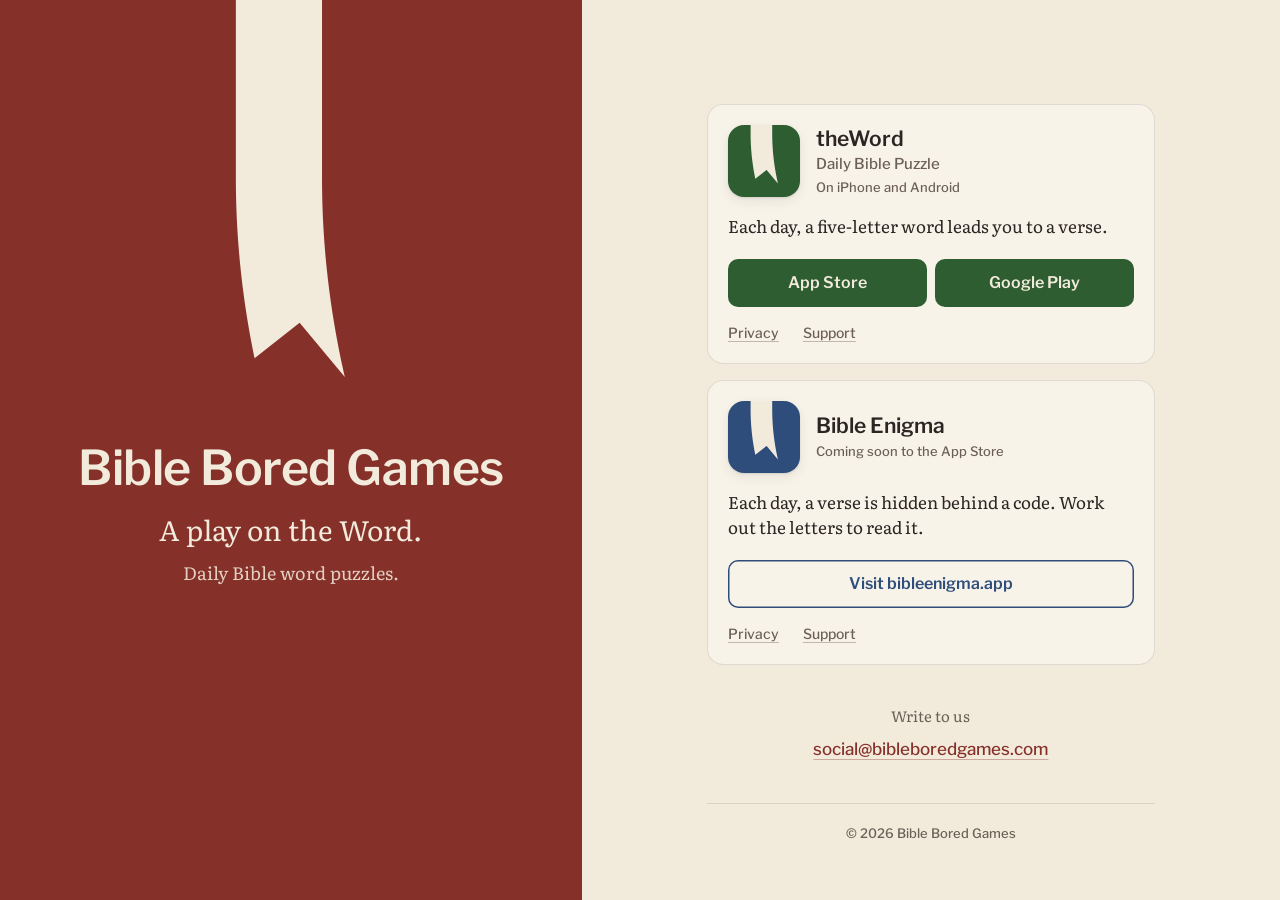
==== index.html @ 9323932e "Add the studio links page and the shared site styles The links page lives at /links/. The site root " ====
<!doctype html>
<html lang="en-US">
<head>
<meta charset="utf-8">
<meta name="viewport" content="width=device-width, initial-scale=1">
<!-- Temporary home page: it sends visitors to the links page.
     The real Home page replaces this file when the full site is built. -->
<title>Bible Bored Games</title>
<meta name="description" content="Daily Bible word puzzles from Bible Bored Games.">
<meta http-equiv="refresh" content="0; url=links/">
<link rel="canonical" href="https://bibleboredgames.github.io/links/">
<link rel="icon" href="assets/img/favicon.svg" type="image/svg+xml">
<link rel="icon" href="assets/img/favicon-32.png" sizes="32x32" type="image/png">
<link rel="apple-touch-icon" href="assets/img/apple-touch-icon.png">
<style>
  body { margin: 0; min-height: 100vh; display: grid; place-items: center; background: #F2EADB; color: #2B2623; font: 17px/1.5 Georgia, serif; }
  a { color: #86302A; text-underline-offset: 3px; display: inline-block; padding: 12px 4px; }
</style>
</head>
<body>
<p><a href="links/">Go to the Bible Bored Games links page</a></p>
</body>
</html>
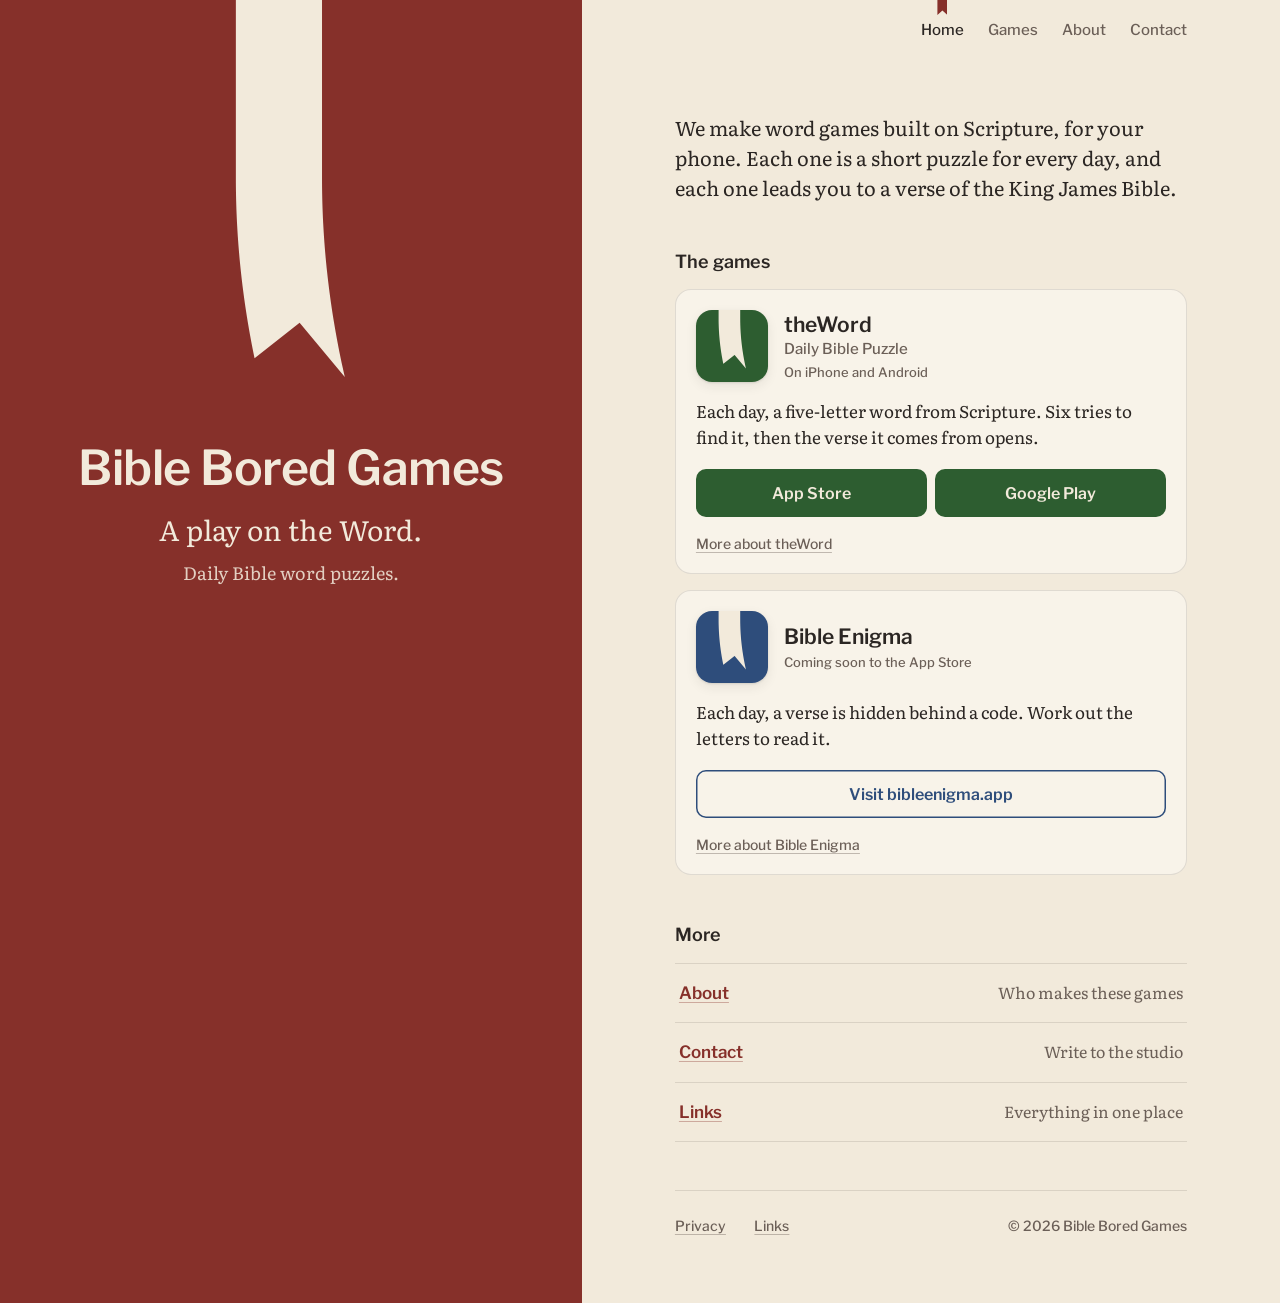
==== commit 7250b258: "Build the full studio website around the approved links page Home, Games, theWord, Bible Enigma, Abo" ====
--- a/index.html
+++ b/index.html
@@ -3,21 +3,124 @@
 <head>
 <meta charset="utf-8">
 <meta name="viewport" content="width=device-width, initial-scale=1">
-<!-- Temporary home page: it sends visitors to the links page.
-     The real Home page replaces this file when the full site is built. -->
-<title>Bible Bored Games</title>
-<meta name="description" content="Daily Bible word puzzles from Bible Bored Games.">
-<meta http-equiv="refresh" content="0; url=links/">
-<link rel="canonical" href="https://bibleboredgames.github.io/links/">
-<link rel="icon" href="assets/img/favicon.svg" type="image/svg+xml">
-<link rel="icon" href="assets/img/favicon-32.png" sizes="32x32" type="image/png">
-<link rel="apple-touch-icon" href="assets/img/apple-touch-icon.png">
-<style>
-  body { margin: 0; min-height: 100vh; display: grid; place-items: center; background: #F2EADB; color: #2B2623; font: 17px/1.5 Georgia, serif; }
-  a { color: #86302A; text-underline-offset: 3px; display: inline-block; padding: 12px 4px; }
-</style>
+<title>Bible Bored Games: A play on the Word</title>
+<meta name="description" content="Bible Bored Games is a one-person studio making word games built on Scripture, King James Version. Play theWord on iPhone and Android; Bible Enigma is coming soon.">
+<meta name="theme-color" content="#86302A">
+<link rel="canonical" href="https://bibleboredgames.com/">
+
+<meta property="og:type" content="website">
+<meta property="og:site_name" content="Bible Bored Games">
+<meta property="og:title" content="Bible Bored Games: A play on the Word">
+<meta property="og:description" content="Bible Bored Games is a one-person studio making word games built on Scripture, King James Version. Play theWord on iPhone and Android; Bible Enigma is coming soon.">
+<meta property="og:url" content="https://bibleboredgames.com/">
+<meta property="og:image" content="https://bibleboredgames.com/assets/img/og-image.png">
+<meta property="og:image:width" content="1200">
+<meta property="og:image:height" content="630">
+<meta property="og:image:alt" content="A linen silk ribbon on a deep scarlet ground, above the words Bible Bored Games, A play on the Word.">
+<meta name="twitter:card" content="summary_large_image">
+
+<link rel="icon" href="/assets/img/favicon.svg" type="image/svg+xml">
+<link rel="icon" href="/assets/img/favicon-32.png" sizes="32x32" type="image/png">
+<link rel="apple-touch-icon" href="/assets/img/apple-touch-icon.png">
+<link rel="preload" href="/assets/fonts/LibreFranklin-600.ttf" as="font" type="font/ttf" crossorigin>
+<link rel="preload" href="/assets/fonts/Literata-400.ttf" as="font" type="font/ttf" crossorigin>
+<link rel="stylesheet" href="/assets/site.css">
 </head>
-<body>
-<p><a href="links/">Go to the Bible Bored Games links page</a></p>
+<body class="book book--home">
+
+<a class="skip" href="#main">Skip to content</a>
+
+<header class="cover">
+  <svg class="cover__ribbon" viewBox="-51 -400 130 632" preserveAspectRatio="xMidYMax slice" aria-hidden="true" focusable="false"><path d="M-50.00,-400.00 L-50.00,0.00 L-49.99,5.23 L-49.95,10.45 L-49.88,15.68 L-49.78,20.91 L-49.66,26.14 L-49.51,31.36 L-49.34,36.59 L-49.13,41.82 L-48.90,47.05 L-48.65,52.27 L-48.36,57.50 L-48.05,62.73 L-47.71,67.95 L-47.34,73.18 L-46.95,78.41 L-46.53,83.64 L-46.08,88.86 L-45.61,94.09 L-45.11,99.32 L-44.58,104.55 L-44.02,109.77 L-43.44,115.00 L-42.83,120.23 L-42.20,125.45 L-41.53,130.68 L-40.84,135.91 L-40.12,141.14 L-39.38,146.36 L-38.61,151.59 L-37.81,156.82 L-36.98,162.05 L-36.13,167.27 L-35.24,172.50 L-34.34,177.73 L-33.40,182.95 L-32.44,188.18 L-31.45,193.41 L-30.43,198.64 L-29.39,203.86 L-28.32,209.09 L24.00,168.00 L76.44,230.91 L75.13,225.14 L73.86,219.36 L72.62,213.59 L71.42,207.82 L70.24,202.05 L69.10,196.27 L68.00,190.50 L66.92,184.73 L65.88,178.95 L64.87,173.18 L63.90,167.41 L62.96,161.64 L62.05,155.86 L61.17,150.09 L60.33,144.32 L59.52,138.55 L58.74,132.77 L58.00,127.00 L57.29,121.23 L56.61,115.45 L55.97,109.68 L55.35,103.91 L54.78,98.14 L54.23,92.36 L53.72,86.59 L53.24,80.82 L52.79,75.05 L52.38,69.27 L52.00,63.50 L51.65,57.73 L51.34,51.95 L51.06,46.18 L50.81,40.41 L50.59,34.64 L50.41,28.86 L50.26,23.09 L50.15,17.32 L50.07,11.55 L50.02,5.77 L50.00,0.00 L50.00,-400.00 Z"/></svg>
+  <div class="cover__text">
+    <h1 class="cover__name">Bible Bored Games</h1>
+    <p class="cover__tagline">A play on the Word.</p>
+    <p class="cover__line">Daily Bible word puzzles.</p>
+  </div>
+</header>
+
+<div class="book__side">
+<header class="masthead masthead--home">
+  <div class="masthead__inner">
+    <nav class="nav" aria-label="Site">
+      <ul>
+      <li><a href="/" aria-current="page">Home</a></li>
+      <li><a href="/games/">Games</a></li>
+      <li><a href="/about/">About</a></li>
+      <li><a href="/contact/">Contact</a></li>
+      </ul>
+    </nav>
+  </div>
+</header>
+
+<div class="home-page">
+<main id="main">
+
+  <p class="intro">We make word games built on Scripture, for your phone. Each one is a short puzzle for every day, and each one leads you to a verse of the King James Bible.</p>
+
+  <h2 class="section-title" id="games">The games</h2>
+  <article class="game game--theword" aria-labelledby="theword-name">
+    <div class="game__head">
+      <img class="game__icon" src="/assets/img/theword-icon.png" width="72" height="72" alt="theWord app icon: a linen ribbon on forest green">
+      <div>
+        <h3 class="game__name" id="theword-name">theWord<span class="game__subname">Daily Bible Puzzle</span></h3>
+        <p class="game__status">On iPhone and Android</p>
+      </div>
+    </div>
+    <p class="game__line">Each day, a five-letter word from Scripture. Six tries to find it, then the verse it comes from opens.</p>
+    <div class="stores">
+      <a class="button button--theword" href="https://apps.apple.com/us/app/theword-daily-bible-puzzle/id6824600666">App Store</a>
+      <a class="button button--theword" href="https://play.google.com/store/apps/details?id=com.lukehess.theword">Google Play</a>
+    </div>
+    <ul class="small-links">
+      <li><a href="/games/theword/">More about theWord</a></li>
+    </ul>
+  </article>
+
+  <article class="game game--enigma" aria-labelledby="enigma-name">
+    <div class="game__head">
+      <img class="game__icon" src="/assets/img/bible-enigma-icon.png" width="72" height="72" alt="Bible Enigma app icon: a linen ribbon on navy">
+      <div>
+        <h3 class="game__name" id="enigma-name">Bible Enigma</h3>
+        <p class="game__status">Coming soon to the App Store</p>
+      </div>
+    </div>
+    <p class="game__line">Each day, a verse is hidden behind a code. Work out the letters to read it.</p>
+    <div class="stores">
+      <!--
+        STORE BUTTONS FOR BIBLE ENIGMA GO HERE.
+        When the app is live, replace the bibleenigma.app link with the two store
+        buttons (as on theWord's page, with class "button button--enigma") and change
+        "Coming soon to the App Store" to "On iPhone and Android" (or "On iPhone").
+        Do the same on /games/bible-enigma/, /games/ and /links/.
+      -->
+      <a class="button button--enigma-outline" href="https://bibleenigma.app">Visit bibleenigma.app</a>
+    </div>
+    <ul class="small-links">
+      <li><a href="/games/bible-enigma/">More about Bible Enigma</a></li>
+    </ul>
+  </article>
+
+  <h2 class="section-title">More</h2>
+  <ul class="contents">
+    <li><a href="/about/"><span class="contents__name">About</span><span class="contents__what">Who makes these games</span></a></li>
+    <li><a href="/contact/"><span class="contents__name">Contact</span><span class="contents__what">Write to the studio</span></a></li>
+    <li><a href="/links/"><span class="contents__name">Links</span><span class="contents__what">Everything in one place</span></a></li>
+  </ul>
+
+</main>
+
+<footer class="site-foot">
+  <div class="site-foot__inner">
+    <ul>
+      <li><a href="/privacy/">Privacy</a></li>
+      <li><a href="/links/">Links</a></li>
+    </ul>
+    <p>© 2026 Bible Bored Games</p>
+  </div>
+</footer>
+</div>
+</div>
+
 </body>
 </html>
--- a/assets/site.css
+++ b/assets/site.css
@@ -0,0 +1,877 @@
+/* Bible Bored Games: shared stylesheet for the studio website.
+   The links page (/links/) was the first page built on it. The rest of the
+   site (Home, a page per game, About, Contact, Privacy, 404) adds its own
+   rules in the second half of this file.
+   The idea: Home and Links are the book's scarlet cover; every other page is
+   a linen page inside, with the ribbon marking the page you are on.
+   Colors come from the studio color system (HQ social/colour-system.md)
+   and the app icons (HQ D-114). Fonts are self-hosted, OFL (see assets/fonts). */
+
+@font-face {
+  font-family: "Libre Franklin";
+  src: url("fonts/LibreFranklin-500.ttf") format("truetype");
+  font-weight: 500;
+  font-style: normal;
+  font-display: swap;
+}
+@font-face {
+  font-family: "Libre Franklin";
+  src: url("fonts/LibreFranklin-600.ttf") format("truetype");
+  font-weight: 600;
+  font-style: normal;
+  font-display: swap;
+}
+@font-face {
+  font-family: "Literata";
+  src: url("fonts/Literata-400.ttf") format("truetype");
+  font-weight: 400;
+  font-style: normal;
+  font-display: swap;
+}
+
+:root {
+  --scarlet: #86302A;
+  --scarlet-deep: #74291F;
+  --linen: #F2EADB;
+  --paper: #F8F3E9;
+  --ink: #2B2623;
+  --quiet: #6B5F57;
+  --forest: #2D5D30;
+  --forest-deep: #244B27;
+  --navy: #2E4D7B;
+  --navy-deep: #253F66;
+  --hairline: rgba(43, 38, 35, 0.12);
+  --cover-soft: rgba(242, 234, 219, 0.86);
+
+  --sans: "Libre Franklin", "Helvetica Neue", Arial, sans-serif;
+  --serif: "Literata", Georgia, "Times New Roman", serif;
+
+  --ease: cubic-bezier(0.2, 0, 0, 1);
+}
+
+*, *::before, *::after { box-sizing: border-box; }
+
+html {
+  -webkit-text-size-adjust: 100%;
+  text-size-adjust: 100%;
+}
+
+body {
+  margin: 0;
+  background: var(--linen);
+  color: var(--ink);
+  font-family: var(--serif);
+  font-size: 17px;
+  line-height: 1.5;
+  -webkit-font-smoothing: antialiased;
+}
+
+h1, h2, h3, p, ul, ol, figure, dl, dd { margin: 0; }
+ul { padding: 0; list-style: none; }
+img { display: block; }
+
+a { color: inherit; }
+
+:focus-visible {
+  outline: 2px solid var(--ink);
+  outline-offset: 3px;
+}
+
+/* ---------- The cover: the studio's scarlet, with the ribbon hanging in ---------- */
+
+.cover {
+  position: relative;
+  overflow: hidden;
+  background: var(--scarlet);
+  color: var(--linen);
+  text-align: center;
+  padding: 216px 16px 56px;
+}
+
+.cover__ribbon {
+  position: absolute;
+  top: 0;
+  left: 50%;
+  width: 76px;
+  height: 176px;
+  transform: translateX(-50%);
+  fill: var(--linen);
+}
+
+.cover__name {
+  font-family: var(--sans);
+  font-weight: 600;
+  font-size: clamp(28px, 8.8vw, 40px);
+  line-height: 1.1;
+  letter-spacing: -0.01em;
+}
+
+.cover__tagline {
+  margin-top: 12px;
+  font-family: var(--serif);
+  font-size: clamp(20px, 5.6vw, 24px);
+  line-height: 1.3;
+}
+
+.cover__line {
+  margin-top: 8px;
+  font-family: var(--serif);
+  font-size: 16px;
+  color: var(--cover-soft);
+}
+
+/* ---------- The page ---------- */
+
+.page {
+  max-width: 480px;
+  margin: 0 auto;
+  padding: 32px 16px 40px;
+}
+
+.game {
+  background: var(--paper);
+  border: 1px solid var(--hairline);
+  border-radius: 16px;
+  padding: 20px 20px 8px;
+}
+
+.game + .game { margin-top: 16px; }
+
+.game__head {
+  display: flex;
+  align-items: center;
+  gap: 16px;
+}
+
+.game__icon {
+  flex: none;
+  width: 72px;
+  height: 72px;
+  border-radius: 16px;
+  box-shadow: 0 1px 2px rgba(43, 38, 35, 0.12), 0 4px 12px rgba(43, 38, 35, 0.08);
+}
+
+.game__name {
+  font-family: var(--sans);
+  font-weight: 600;
+  font-size: 21px;
+  line-height: 1.2;
+}
+
+.game__subname {
+  display: block;
+  font-weight: 500;
+  font-size: 15px;
+  line-height: 1.35;
+  color: var(--quiet);
+  margin-top: 2px;
+}
+
+.game__status {
+  margin-top: 4px;
+  font-family: var(--sans);
+  font-weight: 500;
+  font-size: 13px;
+  line-height: 1.4;
+  color: var(--quiet);
+}
+
+.game__line {
+  margin-top: 16px;
+  text-wrap: pretty;
+  font-size: 17px;
+  line-height: 1.5;
+}
+
+.stores {
+  display: flex;
+  gap: 8px;
+  margin-top: 20px;
+}
+
+.button {
+  flex: 1 1 0;
+  display: inline-flex;
+  align-items: center;
+  justify-content: center;
+  min-height: 48px;
+  padding: 0 16px;
+  border-radius: 10px;
+  font-family: var(--sans);
+  font-weight: 600;
+  font-size: 16px;
+  line-height: 1.2;
+  text-align: center;
+  text-decoration: none;
+  transition: background-color 160ms var(--ease), color 160ms var(--ease), transform 120ms var(--ease);
+}
+
+.button:active { transform: scale(0.98); }
+
+.button--theword { background: var(--forest); color: var(--linen); }
+.button--theword:hover { background: var(--forest-deep); }
+
+.button--enigma { background: var(--navy); color: var(--linen); }
+.button--enigma:hover { background: var(--navy-deep); }
+
+.button--enigma-outline {
+  color: var(--navy);
+  box-shadow: inset 0 0 0 1.5px var(--navy);
+}
+.button--enigma-outline:hover { background: rgba(46, 77, 123, 0.08); }
+
+.small-links {
+  display: flex;
+  gap: 24px;
+  margin-top: 4px;
+}
+
+.small-links a {
+  display: inline-flex;
+  align-items: center;
+  min-height: 44px;
+  font-family: var(--sans);
+  font-weight: 500;
+  font-size: 14px;
+  color: var(--quiet);
+  text-decoration: underline;
+  text-decoration-color: rgba(107, 95, 87, 0.4);
+  text-underline-offset: 3px;
+  transition: color 160ms var(--ease), text-decoration-color 160ms var(--ease);
+}
+.small-links a:hover { color: var(--ink); text-decoration-color: currentColor; }
+
+/* ---------- Follow and contact ---------- */
+
+.block {
+  margin-top: 40px;
+  padding: 0 4px;
+  text-align: center;
+}
+
+.block__title {
+  font-family: var(--serif);
+  font-weight: 400;
+  font-size: 15px;
+  color: var(--quiet);
+}
+
+.follow[data-enabled="false"] { display: none; }
+
+.follow__links {
+  display: flex;
+  justify-content: center;
+  gap: 24px;
+}
+
+.follow__links a,
+.contact__mail {
+  display: inline-flex;
+  align-items: center;
+  min-height: 44px;
+  font-family: var(--sans);
+  font-weight: 500;
+  font-size: 17px;
+  color: var(--scarlet);
+  text-decoration: underline;
+  text-decoration-color: rgba(134, 48, 42, 0.35);
+  text-underline-offset: 4px;
+  text-decoration-thickness: 1px;
+  overflow-wrap: anywhere;
+  transition: text-decoration-color 160ms var(--ease);
+}
+.follow__links a:hover,
+.contact__mail:hover { text-decoration-color: currentColor; }
+
+.footer {
+  margin-top: 32px;
+  padding-top: 20px;
+  border-top: 1px solid var(--hairline);
+  text-align: center;
+  font-family: var(--sans);
+  font-weight: 500;
+  font-size: 13px;
+  color: var(--quiet);
+}
+
+/* ---------- Narrow phones (320 to 359 px) ---------- */
+
+@media (max-width: 359px) {
+  .game { padding: 16px 16px 4px; }
+  .game__head { gap: 12px; }
+  .game__icon { width: 60px; height: 60px; border-radius: 14px; }
+  .game__name { font-size: 19px; }
+  .game__status { font-size: 12px; }
+  .button { padding: 0 8px; font-size: 15px; white-space: nowrap; }
+}
+
+/* ---------- Wide screens: a book laid open, cover on the left, page on the right ---------- */
+
+@media (min-width: 900px) {
+  body.book {
+    display: grid;
+    grid-template-columns: minmax(0, 5fr) minmax(0, 6fr);
+    min-height: 100vh;
+  }
+
+  .cover {
+    min-height: 100vh;
+    padding: calc(42vh + 64px) 48px 64px;
+  }
+
+  .cover__ribbon { width: 112px; height: 42vh; min-height: 260px; }
+
+  .cover__name { font-size: 48px; }
+  .cover__tagline { margin-top: 16px; font-size: 28px; }
+  .cover__line { margin-top: 12px; font-size: 18px; }
+
+  .page {
+    width: 100%;
+    max-width: 512px;
+    padding: 96px 32px 48px;
+    align-self: center;
+  }
+}
+
+@media (prefers-reduced-motion: reduce) {
+  .button, .small-links a, .contact__mail { transition: none; }
+  .button:active { transform: none; }
+}
+
+/* ======================================================================
+   The rest of the site
+   ====================================================================== */
+
+:root {
+  --gold: #CFA64C;
+  --stone: #D4C9B5;
+  --tile-edge: #D5C5A7;
+  --mark: var(--scarlet);          /* the ribbon color of the current page */
+  --measure: 36rem;
+}
+
+.skip {
+  position: absolute;
+  left: 16px;
+  top: -64px;
+  z-index: 10;
+  padding: 12px 16px;
+  background: var(--ink);
+  color: var(--linen);
+  font-family: var(--sans);
+  font-weight: 600;
+  font-size: 15px;
+  text-decoration: none;
+  border-radius: 8px;
+}
+.skip:focus { top: 12px; }
+
+.visually-hidden {
+  position: absolute;
+  width: 1px;
+  height: 1px;
+  overflow: hidden;
+  clip: rect(0 0 0 0);
+  white-space: nowrap;
+}
+
+/* ---------- Masthead: the scarlet edge of the cover, and the ribbon marking the page ---------- */
+
+.masthead { border-top: 4px solid var(--scarlet); }
+.masthead--home { border-top: 0; }
+.masthead--home .masthead__inner { justify-content: center; }
+
+.masthead__inner {
+  max-width: 1120px;
+  margin: 0 auto;
+  padding: 0 12px 0 16px;
+  display: flex;
+  align-items: center;
+  justify-content: space-between;
+  gap: 8px;
+}
+
+.brand {
+  padding-top: 4px;
+  display: inline-flex;
+  align-items: center;
+  gap: 12px;
+  min-height: 56px;
+  text-decoration: none;
+  font-family: var(--sans);
+  font-weight: 600;
+  font-size: 17px;
+  line-height: 1.2;
+  color: var(--ink);
+}
+.brand img { width: 32px; height: 32px; flex: none; }
+.brand__name { display: none; }
+
+.nav ul { display: flex; }
+
+.nav a {
+  position: relative;
+  display: inline-flex;
+  align-items: center;
+  min-height: 56px;
+  padding: 4px 8px 0;
+  font-family: var(--sans);
+  font-weight: 500;
+  font-size: 15px;
+  color: var(--quiet);
+  text-decoration: none;
+  transition: color 160ms var(--ease);
+}
+.nav a:hover { color: var(--ink); }
+
+.nav a[aria-current="page"] { color: var(--ink); }
+.nav a[aria-current="page"]::before {
+  content: "";
+  position: absolute;
+  top: 0;
+  left: 50%;
+  width: 10px;
+  height: 15px;
+  margin-left: -5px;
+  background: var(--mark);
+  clip-path: polygon(0 0, 100% 0, 100% 100%, 50% 70%, 0 100%);
+}
+
+@media (min-width: 600px) {
+  .brand__name { display: inline; }
+  .masthead__inner { padding: 0 24px 0 32px; }
+  .nav a { padding: 4px 12px 0; }
+}
+
+/* ---------- Footer ---------- */
+
+.site-foot {
+  max-width: 1120px;
+  margin: 0 auto;
+  padding: 0 16px;
+}
+
+.site-foot__inner {
+  display: flex;
+  flex-wrap: wrap;
+  align-items: center;
+  justify-content: space-between;
+  gap: 0 24px;
+  padding: 12px 0 24px;
+  border-top: 1px solid var(--hairline);
+  font-family: var(--sans);
+  font-weight: 500;
+  font-size: 14px;
+  color: var(--quiet);
+}
+
+.site-foot ul { display: flex; gap: 24px; }
+
+.site-foot a {
+  display: inline-flex;
+  align-items: center;
+  justify-content: center;
+  min-height: 44px;
+  min-width: 44px;
+  color: var(--quiet);
+  text-decoration: underline;
+  text-decoration-color: rgba(107, 95, 87, 0.4);
+  text-underline-offset: 3px;
+  transition: color 160ms var(--ease), text-decoration-color 160ms var(--ease);
+}
+.site-foot a:hover { color: var(--ink); text-decoration-color: currentColor; }
+
+@media (min-width: 600px) {
+  .site-foot { padding: 0 32px; }
+}
+
+/* The links page keeps its own centered footer, with two small links added */
+.footer__links {
+  display: flex;
+  justify-content: center;
+  gap: 24px;
+  margin-bottom: 4px;
+}
+.footer__links a {
+  display: inline-flex;
+  align-items: center;
+  justify-content: center;
+  min-height: 44px;
+  min-width: 44px;
+  color: var(--quiet);
+  text-decoration: underline;
+  text-decoration-color: rgba(107, 95, 87, 0.4);
+  text-underline-offset: 3px;
+}
+.footer__links a:hover { color: var(--ink); text-decoration-color: currentColor; }
+
+/* ---------- A linen page ---------- */
+
+.sheet {
+  max-width: 1120px;
+  margin: 0 auto;
+  padding: 40px 16px 64px;
+}
+
+.column { max-width: var(--measure); }
+
+.sheet--text .column { margin: 0 auto; }
+
+.title {
+  font-family: var(--serif);
+  font-weight: 400;
+  font-size: 34px;
+  line-height: 1.15;
+  letter-spacing: -0.01em;
+  text-wrap: balance;
+}
+
+.lede {
+  margin-top: 16px;
+  font-size: 19px;
+  line-height: 1.5;
+  text-wrap: pretty;
+}
+
+.prose > * + * { margin-top: 16px; }
+.lede + .prose { margin-top: 16px; }
+.prose p, .prose li { text-wrap: pretty; line-height: 1.6; }
+
+.prose h2,
+.section-title {
+  margin-top: 40px;
+  font-family: var(--sans);
+  font-weight: 600;
+  font-size: 18px;
+  line-height: 1.3;
+}
+.prose h2 + p, .prose h2 + ul { margin-top: 8px; }
+
+.prose ul li {
+  position: relative;
+  padding-left: 20px;
+}
+.prose ul li + li { margin-top: 8px; }
+.prose ul li::before {
+  content: "";
+  position: absolute;
+  left: 2px;
+  top: 0.72em;
+  width: 6px;
+  height: 6px;
+  border-radius: 50%;
+  background: var(--mark);
+}
+
+.prose a,
+.text-link {
+  color: var(--scarlet);
+  text-decoration: underline;
+  text-decoration-color: rgba(134, 48, 42, 0.35);
+  text-underline-offset: 3px;
+  text-decoration-thickness: 1px;
+  overflow-wrap: anywhere;
+  transition: text-decoration-color 160ms var(--ease);
+}
+.prose a:hover,
+.text-link:hover { text-decoration-color: currentColor; }
+
+.note {
+  font-family: var(--sans);
+  font-weight: 500;
+  font-size: 14px;
+  line-height: 1.5;
+  color: var(--quiet);
+}
+
+.signature {
+  margin-top: 24px;
+  font-family: var(--serif);
+  font-size: 19px;
+}
+
+@media (min-width: 600px) {
+  .sheet { padding: 64px 32px 96px; }
+  .title { font-size: 44px; }
+  .lede { font-size: 20px; }
+}
+
+/* ---------- Game pages ---------- */
+
+.page-theword { --mark: var(--forest); }
+.page-enigma { --mark: var(--navy); }
+
+.game-head {
+  display: flex;
+  align-items: center;
+  gap: 20px;
+}
+
+.game-head__icon {
+  flex: none;
+  width: 80px;
+  height: 80px;
+  border-radius: 18px;
+  box-shadow: 0 1px 2px rgba(43, 38, 35, 0.12), 0 4px 12px rgba(43, 38, 35, 0.08);
+}
+
+.game-head__sub {
+  margin-top: 4px;
+  font-family: var(--sans);
+  font-weight: 500;
+  font-size: 15px;
+  line-height: 1.35;
+  color: var(--quiet);
+}
+
+.game-head + .lede { margin-top: 24px; }
+
+.actions {
+  display: flex;
+  flex-wrap: wrap;
+  gap: 8px;
+  margin-top: 24px;
+  max-width: 400px;
+}
+.actions .button { flex: 1 1 120px; }
+
+.small-links--page { margin-top: 8px; }
+
+.split__aside { margin-top: 40px; }
+.split__more { margin-top: 8px; }
+
+@media (min-width: 960px) {
+  .split {
+    display: grid;
+    grid-template-columns: minmax(0, 1fr) 400px;
+    grid-template-areas:
+      "main  board"
+      "more  board"
+      "more  shot";
+    grid-template-rows: auto auto 1fr;
+    column-gap: 80px;
+    align-items: start;
+  }
+  .split__main { grid-area: main; }
+  .split__aside { grid-area: board; margin-top: 0; }
+  .split__more { grid-area: more; }
+  .split__shot { grid-area: shot; }
+}
+
+/* The board: a game of theWord drawn in its colors */
+
+.board {
+  background: var(--paper);
+  border: 1px solid var(--hairline);
+  border-radius: 20px;
+  padding: 28px 20px 24px;
+  text-align: center;
+}
+
+.board__grid {
+  display: grid;
+  grid-template-columns: repeat(5, 48px);
+  gap: 6px;
+  justify-content: center;
+}
+
+.tile {
+  display: grid;
+  place-items: center;
+  width: 48px;
+  height: 48px;
+  border-radius: 6px;
+  font-family: var(--sans);
+  font-weight: 600;
+  font-size: 24px;
+  line-height: 1;
+  color: var(--ink);
+  background: var(--linen);
+  box-shadow: inset 0 0 0 1.5px var(--tile-edge);
+}
+.tile--right { background: var(--forest); color: var(--linen); box-shadow: none; }
+.tile--near { background: var(--gold); box-shadow: none; }
+.tile--out { background: var(--stone); box-shadow: none; }
+
+.board__verse {
+  display: block;
+  margin-top: 24px;
+  font-family: var(--serif);
+  font-size: 19px;
+  line-height: 1.4;
+  text-wrap: balance;
+}
+
+.board__ref {
+  display: block;
+  margin-top: 4px;
+  font-family: var(--sans);
+  font-weight: 500;
+  font-size: 14px;
+  color: var(--quiet);
+}
+
+.legend {
+  margin-top: 16px;
+}
+.prose .legend li { padding-left: 0; }
+.prose .legend li::before { content: none; }
+.legend li {
+  display: flex;
+  align-items: center;
+  gap: 12px;
+  min-height: 32px;
+}
+.legend .tile {
+  width: 24px;
+  height: 24px;
+  border-radius: 4px;
+  font-size: 13px;
+  flex: none;
+}
+
+.shot {
+  margin-top: 40px;
+  text-align: center;
+}
+.shot img { margin: 0 auto; }
+.shot img {
+  width: 100%;
+  max-width: 280px;
+  height: auto;
+  border-radius: 20px;
+  border: 1px solid var(--hairline);
+  box-shadow: 0 1px 2px rgba(43, 38, 35, 0.10), 0 8px 24px rgba(43, 38, 35, 0.08);
+}
+.shot figcaption { margin-top: 12px; }
+
+.kjv { margin-top: 48px; max-width: var(--measure); }
+
+@media (min-width: 400px) {
+  .board__grid { grid-template-columns: repeat(5, 52px); }
+  .board .board__grid .tile { width: 52px; height: 52px; font-size: 26px; }
+}
+
+/* ---------- Home: the cover on the left, the first page on the right ---------- */
+
+.home-page {
+  max-width: 560px;
+  margin: 0 auto;
+  padding: 40px 16px 48px;
+}
+
+.intro {
+  font-size: 20px;
+  line-height: 1.5;
+  text-wrap: pretty;
+}
+
+.home-page .section-title { margin: 48px 0 16px; }
+
+.game__more {
+  display: flex;
+  margin-top: 4px;
+}
+
+.contents { border-top: 1px solid var(--hairline); }
+.contents li { border-bottom: 1px solid var(--hairline); }
+.contents a {
+  display: flex;
+  align-items: baseline;
+  justify-content: space-between;
+  gap: 16px;
+  min-height: 56px;
+  padding: 16px 4px;
+  text-decoration: none;
+  transition: background-color 160ms var(--ease);
+}
+.contents a:hover { background: rgba(43, 38, 35, 0.03); }
+.contents a:hover .contents__name { text-decoration-color: currentColor; }
+.contents__name {
+  font-family: var(--sans);
+  font-weight: 600;
+  font-size: 17px;
+  color: var(--scarlet);
+  text-decoration: underline;
+  text-decoration-color: rgba(134, 48, 42, 0.35);
+  text-underline-offset: 3px;
+}
+.contents__what {
+  font-size: 16px;
+  color: var(--quiet);
+  text-align: right;
+}
+
+.home-page .site-foot { padding: 0; margin-top: 48px; }
+
+@media (min-width: 900px) {
+  .book__side {
+    display: flex;
+    flex-direction: column;
+    min-height: 100vh;
+  }
+  .book__side .masthead__inner { justify-content: flex-end; width: 100%; max-width: 576px; padding: 0 20px; }
+  .home-page {
+    width: 100%;
+    max-width: 576px;
+    padding: 56px 32px 32px;
+  }
+}
+
+/* ---------- 404 ---------- */
+
+.lost { text-align: center; padding-top: 72px; }
+.lost .actions { margin: 32px auto 0; }
+
+@media (prefers-reduced-motion: reduce) {
+  .nav a, .site-foot a, .prose a, .text-link, .contents a { transition: none; }
+}
+
+/* ---------- Small pieces ---------- */
+
+.games-list { margin-top: 40px; max-width: 480px; }
+
+.contact-big { margin-top: 4px; }
+.contact-big .contact__mail { font-size: clamp(18px, 5.6vw, 22px); }
+
+.button--home { background: var(--scarlet); color: var(--linen); }
+.button--home:hover { background: var(--scarlet-deep); }
+.button--quiet { color: var(--scarlet); box-shadow: inset 0 0 0 1.5px var(--scarlet); }
+.button--quiet:hover { background: rgba(134, 48, 42, 0.06); }
+
+/* ---------- Footer at the foot of short pages ---------- */
+
+body:not(.book) {
+  display: flex;
+  flex-direction: column;
+  min-height: 100vh;
+}
+body:not(.book) > main { flex: 1 0 auto; width: 100%; }
+body:not(.book) > .masthead,
+body:not(.book) > .site-foot { width: 100%; }
+
+/* ---------- The games page: both games side by side on wide screens ---------- */
+
+.column--games { max-width: 1000px; margin: 0 auto; }
+.column--games .lede { max-width: var(--measure); }
+
+@media (min-width: 840px) {
+  .games-list {
+    max-width: none;
+    display: grid;
+    grid-template-columns: 1fr 1fr;
+    gap: 24px;
+    align-items: stretch;
+  }
+  .games-list .game + .game { margin-top: 0; }
+  .games-list .game { display: flex; flex-direction: column; }
+  .games-list .game__line { flex: 1 0 auto; }
+}
+
+/* ---------- Narrow phones ---------- */
+
+@media (max-width: 359px) {
+  .title { font-size: 30px; }
+  .game-head { gap: 16px; }
+  .game-head__icon { width: 64px; height: 64px; border-radius: 14px; }
+}
